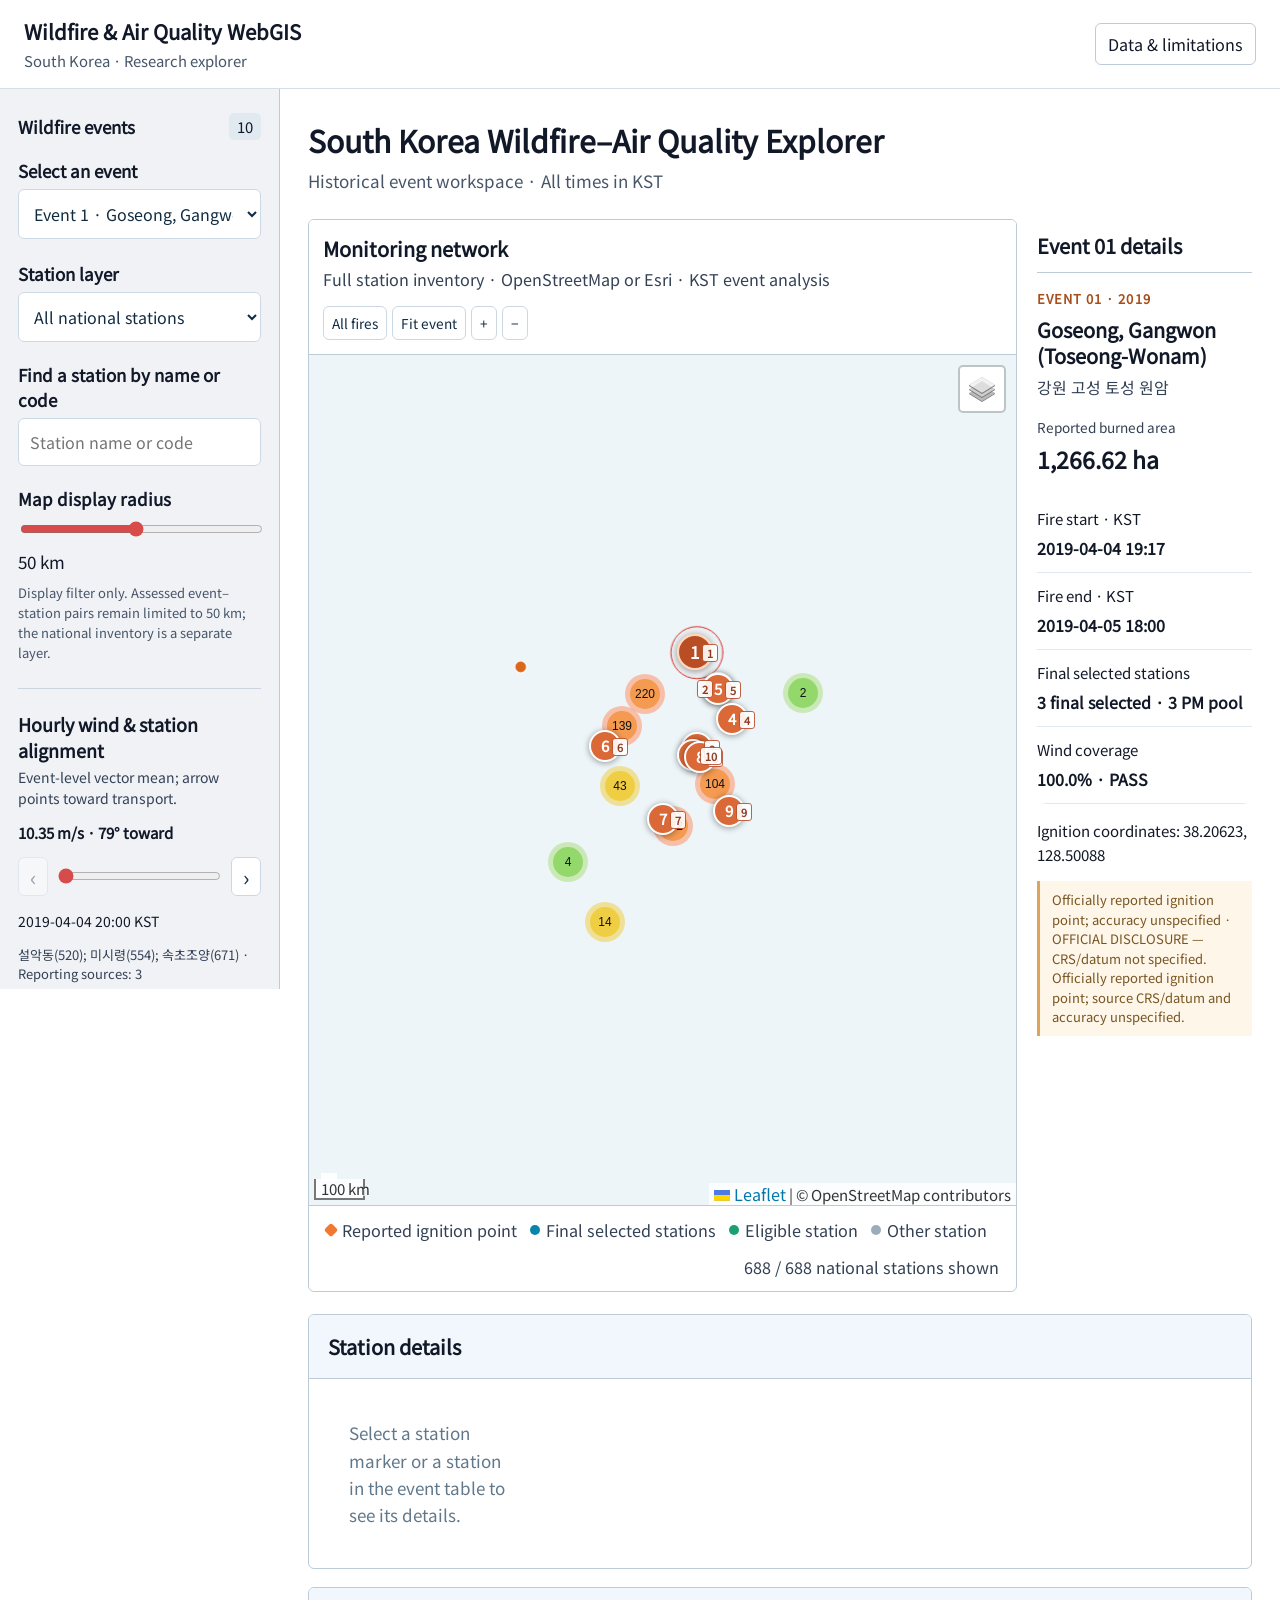
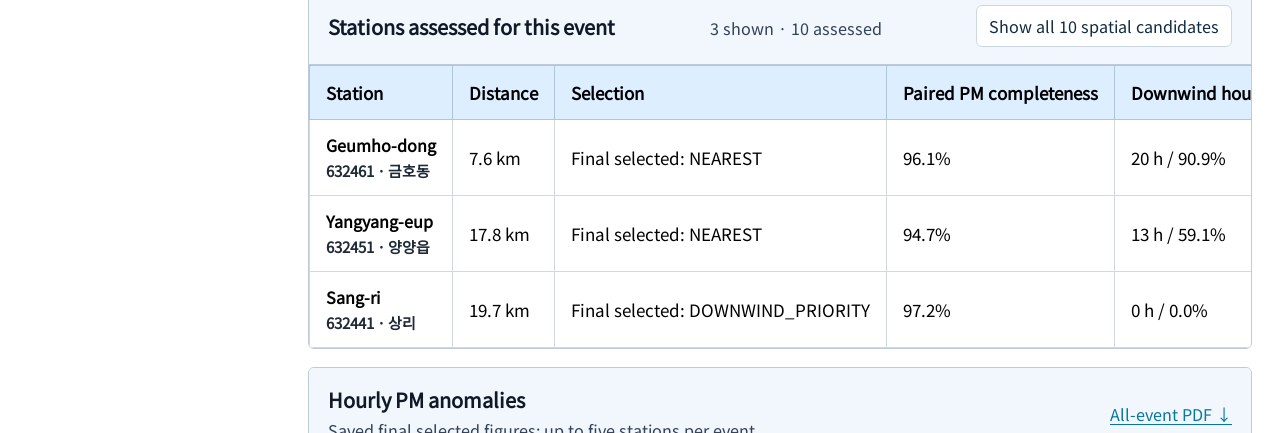
==== index.html @ 9466e954 "Add index.html for WebGIS application redirect" ====
<!DOCTYPE html>
<html lang="en">
<head>
  <meta charset="UTF-8">
  <meta name="viewport" content="width=device-width, initial-scale=1.0">
  <title>South Korea Wildfire–Air Quality WebGIS</title>
  <meta http-equiv="refresh" content="0; url=./07_WebGIS/">
</head>
<body>
  <p>Opening the WebGIS application...</p>
  <a href="./07_WebGIS/">Open WebGIS</a>
</body>
</html>
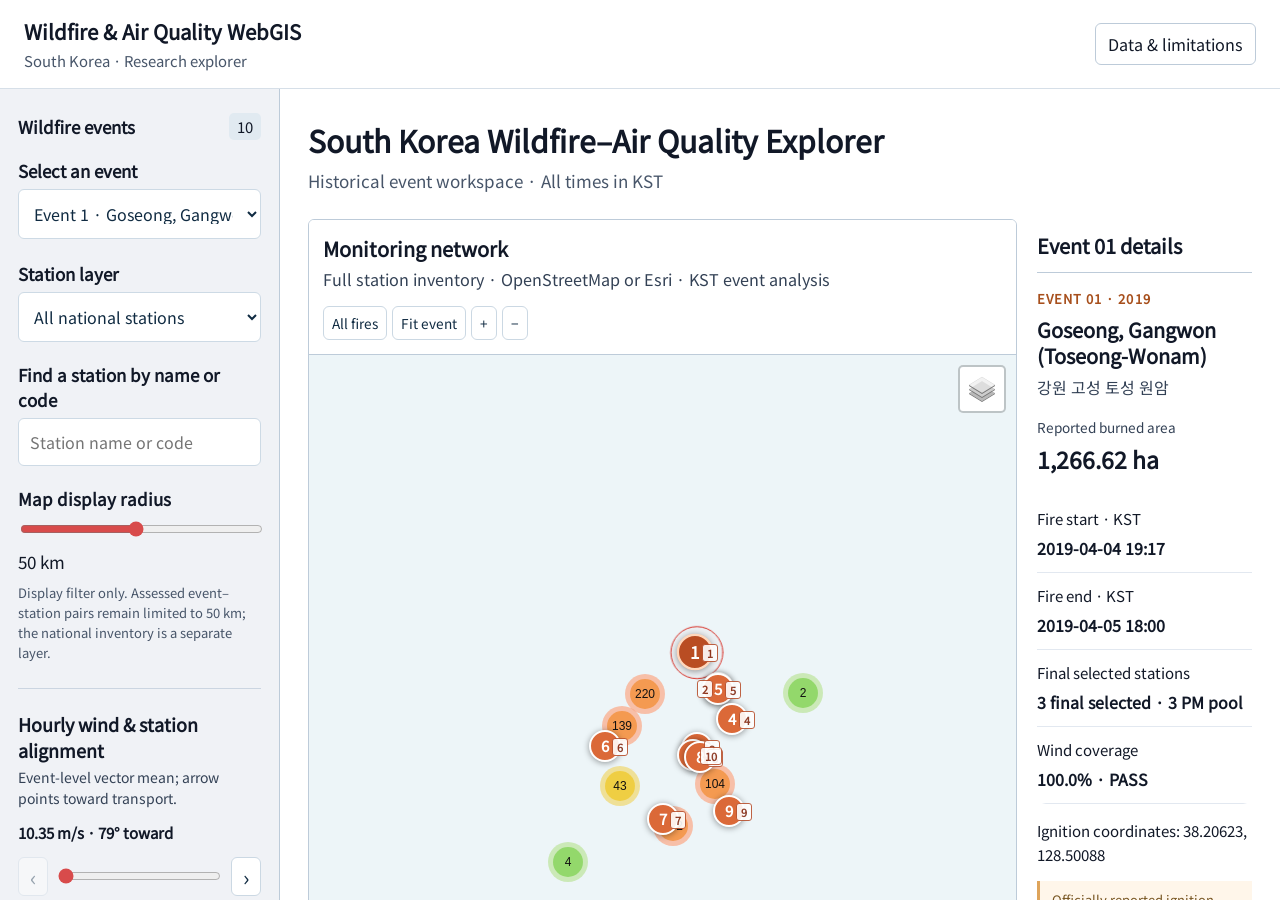
==== commit 70e20965: "Update index.html" ====
--- a/index.html
+++ b/index.html
@@ -5,10 +5,25 @@
   <meta charset="UTF-8">
   <meta name="viewport" content="width=device-width, initial-scale=1.0">
   <title>South Korea Wildfire–Air Quality WebGIS</title>
-  <meta http-equiv="refresh" content="0; url=./07_WebGIS/">
+  <style>
+    html, body {
+      margin: 0;
+      width: 100%;
+      height: 100%;
+      overflow: hidden;
+    }
+    iframe {
+      width: 100%;
+      height: 100%;
+      border: none;
+      display: block;
+    }
+  </style>
 </head>
 <body>
-  <p>Opening the WebGIS application...</p>
-  <a href="./07_WebGIS/">Open WebGIS</a>
+  <iframe
+    src="./07_WebGIS/"
+    title="South Korea Wildfire–Air Quality WebGIS">
+  </iframe>
 </body>
 </html>
